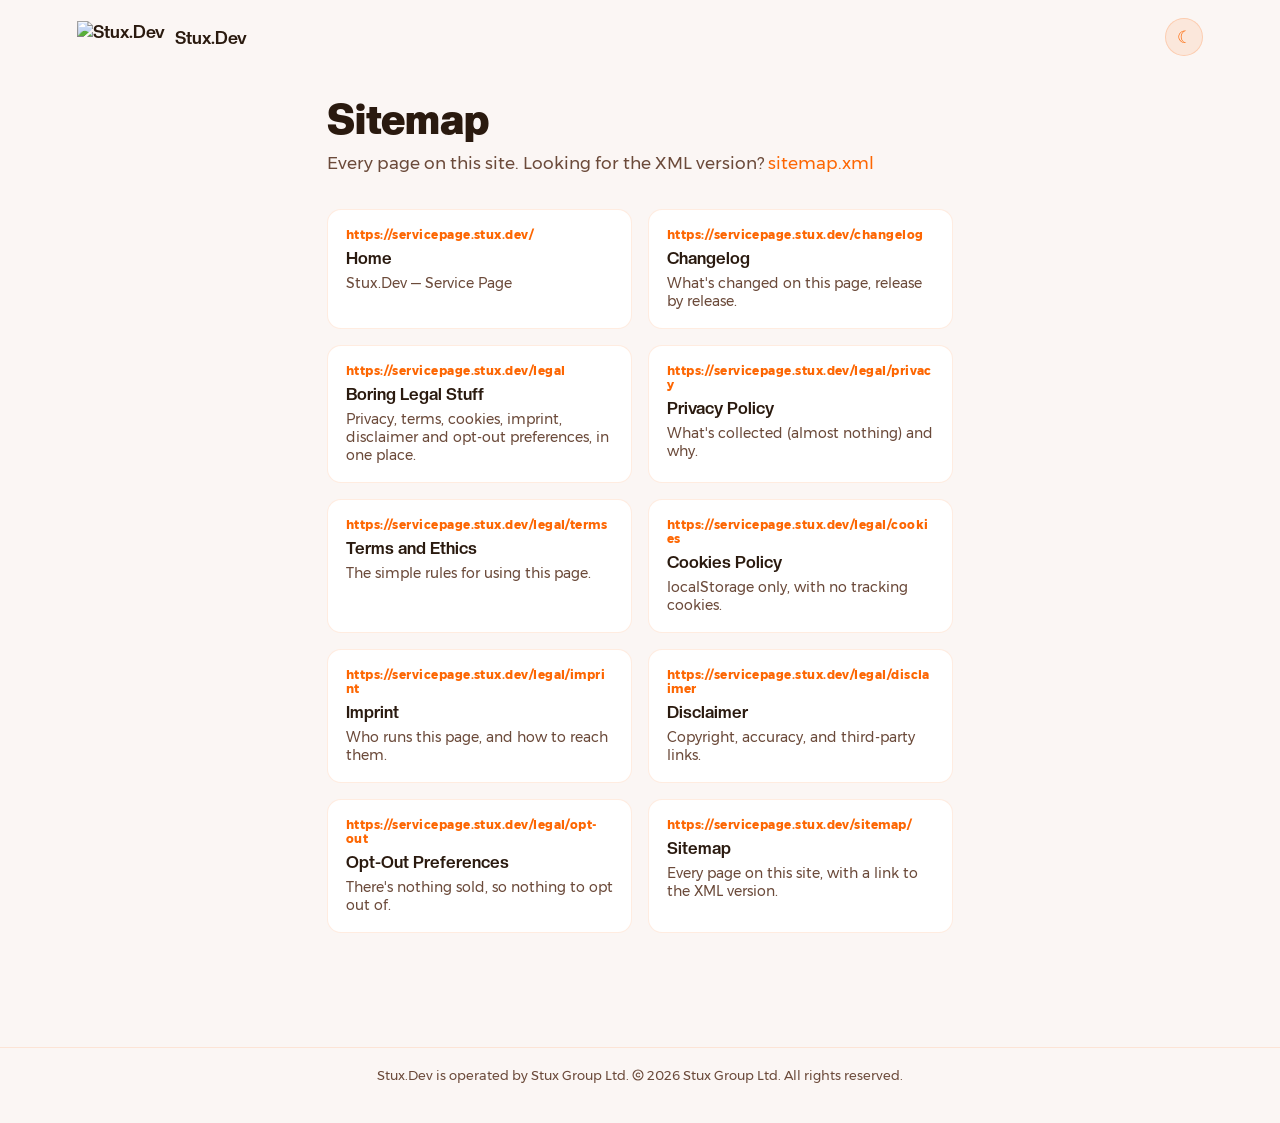
==== sitemap/index.html @ c4dcaf6c "Release v1.1.0 See CHANGELOG.md for details." ====
<!DOCTYPE html>
<html lang="en" data-theme="dark">
<head>
    <meta charset="UTF-8">
    <meta name="viewport" content="width=device-width, initial-scale=1.0">
    <link rel="icon" type="image/png" href="https://global.media.stux.dev/icon.png">
    <meta name="description" content="Every page on this Stux.Dev site, with a link to the XML sitemap.">
    <title>Sitemap — Stux.Dev</title>
    <link rel="stylesheet" href="../assets/fonts/fonts.css">
    <style>
        * { box-sizing: border-box; margin: 0; padding: 0; }

        :root {
            --font-sans: 'Gontserrat', system-ui, -apple-system, sans-serif;
            --font-display: 'Creato Display', 'Gontserrat', system-ui, -apple-system, sans-serif;
            --orange: #FD6602;
        }
        [data-theme="dark"] {
            --bg: #120D08; --bg-card: #201810; --border: rgba(253,102,2,0.09); --border-mid: rgba(253,102,2,0.18);
            --text: #F2E9E2; --text-muted: #94806A; --badge-bg: rgba(253,102,2,0.12); --badge-border: rgba(253,102,2,0.22);
        }
        [data-theme="light"] {
            --bg: #FBF6F4; --bg-card: #FFFFFF; --border: rgba(253,102,2,0.12); --border-mid: rgba(253,102,2,0.25);
            --text: #2A1A0F; --text-muted: #6B4A3A; --badge-bg: rgba(253,102,2,0.10); --badge-border: rgba(253,102,2,0.20);
        }

        html, body { background: var(--bg); color: var(--text); font-family: var(--font-sans); min-height: 100%; transition: background 0.3s, color 0.3s; }
        a, a:visited { color: var(--orange); text-decoration: none; }
        a:hover, a:focus { opacity: 0.8; }

        .site-header { display: flex; align-items: center; justify-content: space-between; padding: 18px 6%; }
        .brand { display: flex; align-items: center; gap: 10px; font-weight: 700; font-size: 1.1rem; color: var(--text); font-family: var(--font-display); }
        .brand img { height: 32px; width: auto; }
        #theme-toggle {
            background: var(--badge-bg); border: 1px solid var(--badge-border); border-radius: 50%;
            width: 38px; height: 38px; font-size: 17px; line-height: 38px; text-align: center; cursor: pointer; padding: 0; color: var(--orange);
        }
        #theme-toggle:hover { opacity: 0.85; }

        main { max-width: 780px; margin: 0 auto; padding: 10px 6% 60px; }
        h1 { font-family: var(--font-display); font-weight: 800; font-size: clamp(1.8rem, 4vw, 2.6rem); margin: 10px 0 6px; }
        .subtitle { color: var(--text-muted); font-size: 1.05rem; margin: 0 0 32px; line-height: 1.6; }

        .legal-grid { display: grid; grid-template-columns: repeat(auto-fit, minmax(220px, 1fr)); gap: 16px; margin: 10px 0 34px; }
        .legal-card { display: block; padding: 18px; border: 1px solid var(--border); border-radius: 14px; background: var(--bg-card); transition: border-color 0.2s, transform 0.2s; }
        .legal-card:hover { border-color: var(--orange); transform: translateY(-2px); opacity: 1; }
        .legal-card h3 { margin: 0 0 6px; color: var(--text); font-size: 1.05rem; font-weight: 700; font-family: var(--font-display); }
        .legal-card p { margin: 0; color: var(--text-muted); font-size: 0.88rem; }

        .legal-card .url { display: block; margin: 0 0 6px; font-size: 0.72rem; font-weight: 700; letter-spacing: 0.04em; color: var(--orange); overflow-wrap: anywhere; }
        .section-note { font-size: 0.9rem; color: var(--text-muted); line-height: 1.7; }

        footer { text-align: center; padding: 20px 6% 40px; font-size: 0.8rem; color: var(--text-muted); border-top: 1px solid var(--border); margin-top: 20px; }
        footer a, footer a:visited { color: var(--text-muted); font-weight: 400; }
        footer a:hover { opacity: 0.8; }
        .copy-glyph { display: inline-block; vertical-align: -1px; }
        .sr-only { position: absolute; width: 1px; height: 1px; padding: 0; margin: -1px; overflow: hidden; clip: rect(0,0,0,0); white-space: nowrap; border: 0; }
    </style>
</head>
<body>
<!-- Generated by scripts/build-sitemap.py; edit the PAGES list there, then re-run it. -->

<header class="site-header">
    <a class="brand" href="../"><img src="https://global.media.stux.dev/icon.png" alt="Stux.Dev">
        <span>Stux.Dev</span></a>
    <button type="button" id="theme-toggle" title="Toggle light/dark mode" aria-label="Toggle light/dark mode">&#9788;</button>
</header>

<main>
    <h1>Sitemap</h1>
    <p class="subtitle">Every page on this site. Looking for the XML version? <a href="../sitemap.xml">sitemap.xml</a></p>

    <div class="legal-grid">
        <a href="../" class="legal-card">
            <span class="url">https://servicepage.stux.dev/</span>
            <h3>Home</h3>
            <p>Stux.Dev — Service Page</p>
        </a>
        <a href="../changelog" class="legal-card">
            <span class="url">https://servicepage.stux.dev/changelog</span>
            <h3>Changelog</h3>
            <p>What&#x27;s changed on this page, release by release.</p>
        </a>
        <a href="../legal" class="legal-card">
            <span class="url">https://servicepage.stux.dev/legal</span>
            <h3>Boring Legal Stuff</h3>
            <p>Privacy, terms, cookies, imprint, disclaimer and opt-out preferences, in one place.</p>
        </a>
        <a href="../legal/privacy" class="legal-card">
            <span class="url">https://servicepage.stux.dev/legal/privacy</span>
            <h3>Privacy Policy</h3>
            <p>What&#x27;s collected (almost nothing) and why.</p>
        </a>
        <a href="../legal/terms" class="legal-card">
            <span class="url">https://servicepage.stux.dev/legal/terms</span>
            <h3>Terms and Ethics</h3>
            <p>The simple rules for using this page.</p>
        </a>
        <a href="../legal/cookies" class="legal-card">
            <span class="url">https://servicepage.stux.dev/legal/cookies</span>
            <h3>Cookies Policy</h3>
            <p>localStorage only, with no tracking cookies.</p>
        </a>
        <a href="../legal/imprint" class="legal-card">
            <span class="url">https://servicepage.stux.dev/legal/imprint</span>
            <h3>Imprint</h3>
            <p>Who runs this page, and how to reach them.</p>
        </a>
        <a href="../legal/disclaimer" class="legal-card">
            <span class="url">https://servicepage.stux.dev/legal/disclaimer</span>
            <h3>Disclaimer</h3>
            <p>Copyright, accuracy, and third-party links.</p>
        </a>
        <a href="../legal/opt-out" class="legal-card">
            <span class="url">https://servicepage.stux.dev/legal/opt-out</span>
            <h3>Opt-Out Preferences</h3>
            <p>There&#x27;s nothing sold, so nothing to opt out of.</p>
        </a>
        <a href="../sitemap/" class="legal-card">
            <span class="url">https://servicepage.stux.dev/sitemap/</span>
            <h3>Sitemap</h3>
            <p>Every page on this site, with a link to the XML version.</p>
        </a>
    </div>
</main>

<footer>
    <p>Stux.Dev is operated by Stux Group Ltd. <svg class="copy-glyph" viewBox="0 0 16 16" width="12" height="12" aria-hidden="true" focusable="false"><title>Copyright</title><circle cx="8" cy="8" r="6.6" fill="none" stroke="currentColor" stroke-width="1.5"/><path d="M10.2 6.3A2.6 2.6 0 1 0 10.2 9.7" fill="none" stroke="currentColor" stroke-width="1.5" stroke-linecap="round"/></svg><span class="sr-only">Copyright</span> 2026 Stux Group Ltd. All rights reserved.</p>
</footer>

<script>
    (function () {
        var root = document.documentElement;
        var btn = document.getElementById('theme-toggle');
        var prefersDark = window.matchMedia('(prefers-color-scheme: dark)').matches;
        var stored = localStorage.getItem('stuxdev-theme');
        var isDark = stored ? stored === 'dark' : prefersDark;

        function apply(dark) {
            root.setAttribute('data-theme', dark ? 'dark' : 'light');
            btn.textContent = dark ? '☀' : '☾';
            btn.title = dark ? 'Switch to light mode' : 'Switch to dark mode';
        }

        apply(isDark);

        btn.addEventListener('click', function () {
            isDark = !isDark;
            localStorage.setItem('stuxdev-theme', isDark ? 'dark' : 'light');
            apply(isDark);
        });
    })();
</script>
</body>
</html>
---- assets/fonts/fonts.css ----
@font-face { font-family:'Gontserrat'; src:url('Gontserrat-Regular.ttf') format('truetype'); font-weight:400; font-style:normal; font-display:swap; }
@font-face { font-family:'Gontserrat'; src:url('Gontserrat-Italic.ttf') format('truetype'); font-weight:400; font-style:italic; font-display:swap; }
@font-face { font-family:'Gontserrat'; src:url('Gontserrat-Medium.ttf') format('truetype'); font-weight:500; font-style:normal; font-display:swap; }
@font-face { font-family:'Gontserrat'; src:url('Gontserrat-SemiBold.ttf') format('truetype'); font-weight:600; font-style:normal; font-display:swap; }
@font-face { font-family:'Gontserrat'; src:url('Gontserrat-Bold.ttf') format('truetype'); font-weight:700; font-style:normal; font-display:swap; }
@font-face { font-family:'Gontserrat'; src:url('Gontserrat-ExtraBold.ttf') format('truetype'); font-weight:800; font-style:normal; font-display:swap; }
@font-face { font-family:'Creato Display'; src:url('CreatoDisplay-Bold.otf') format('opentype'); font-weight:700; font-style:normal; font-display:swap; }
@font-face { font-family:'Creato Display'; src:url('CreatoDisplay-Black.otf') format('opentype'); font-weight:800; font-style:normal; font-display:swap; }

:root {
    --font-sans: 'Gontserrat', system-ui, -apple-system, sans-serif;
    --font-display: 'Creato Display', 'Gontserrat', system-ui, -apple-system, sans-serif;
}
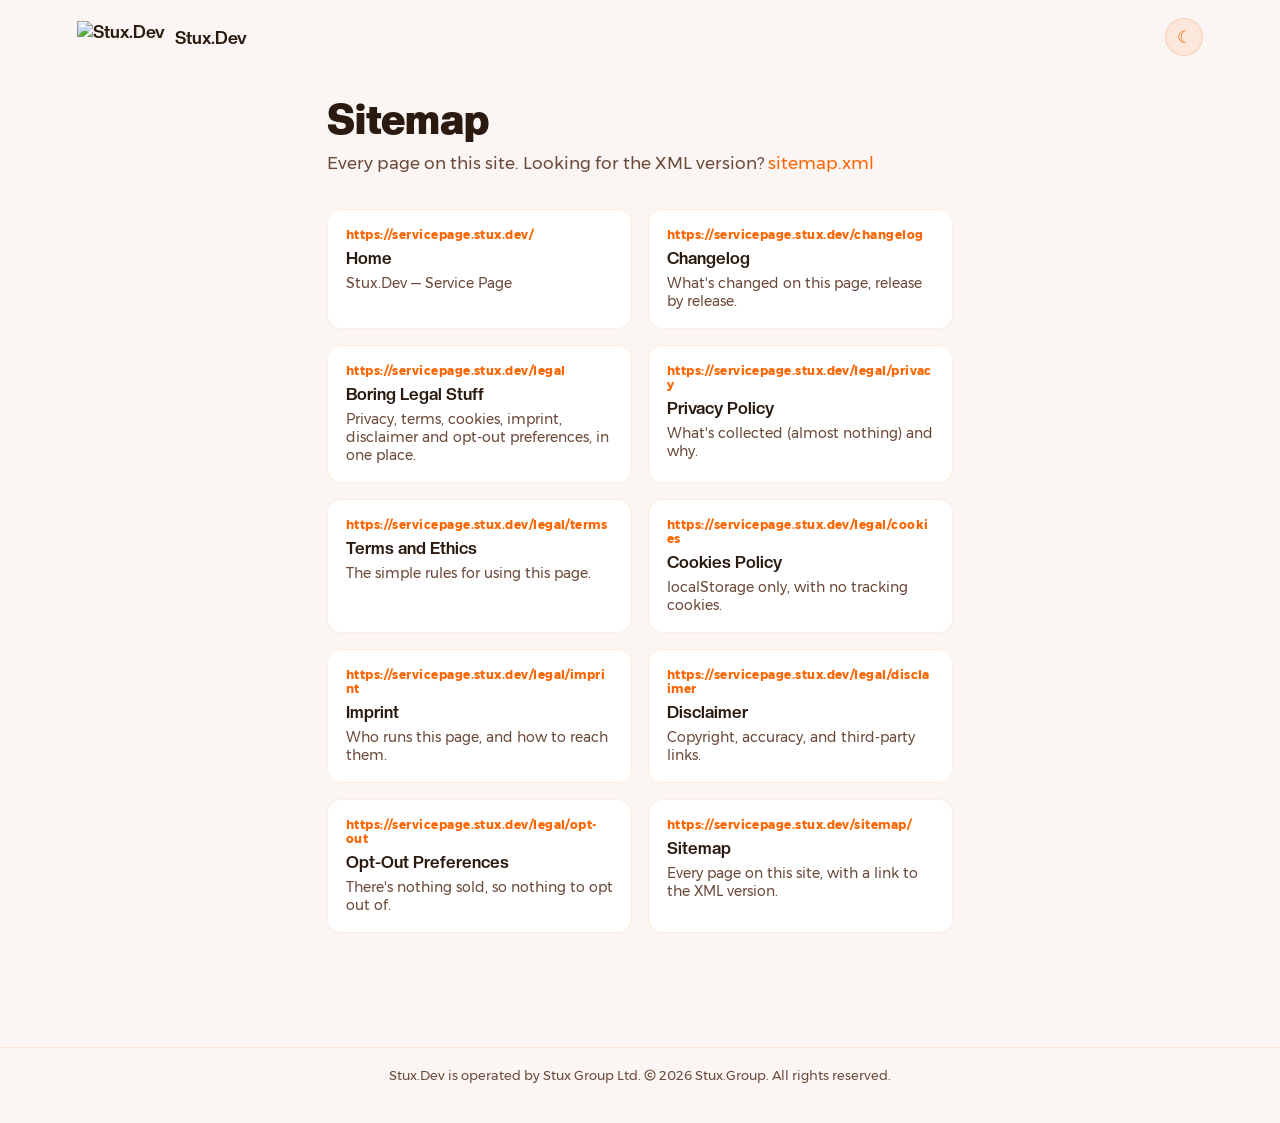
==== commit 5a585e9d: "Release v1.1.1 See CHANGELOG.md for details." ====
--- a/sitemap/index.html
+++ b/sitemap/index.html
@@ -125,7 +125,7 @@
 </main>
 
 <footer>
-    <p>Stux.Dev is operated by Stux Group Ltd. <svg class="copy-glyph" viewBox="0 0 16 16" width="12" height="12" aria-hidden="true" focusable="false"><title>Copyright</title><circle cx="8" cy="8" r="6.6" fill="none" stroke="currentColor" stroke-width="1.5"/><path d="M10.2 6.3A2.6 2.6 0 1 0 10.2 9.7" fill="none" stroke="currentColor" stroke-width="1.5" stroke-linecap="round"/></svg><span class="sr-only">Copyright</span> 2026 Stux Group Ltd. All rights reserved.</p>
+    <p>Stux.Dev is operated by Stux Group Ltd. <svg class="copy-glyph" viewBox="0 0 16 16" width="12" height="12" aria-hidden="true" focusable="false"><title>Copyright</title><circle cx="8" cy="8" r="6.6" fill="none" stroke="currentColor" stroke-width="1.5"/><path d="M10.2 6.3A2.6 2.6 0 1 0 10.2 9.7" fill="none" stroke="currentColor" stroke-width="1.5" stroke-linecap="round"/></svg><span class="sr-only">Copyright</span> 2026 Stux.Group. All rights reserved.</p>
 </footer>
 
 <script>
